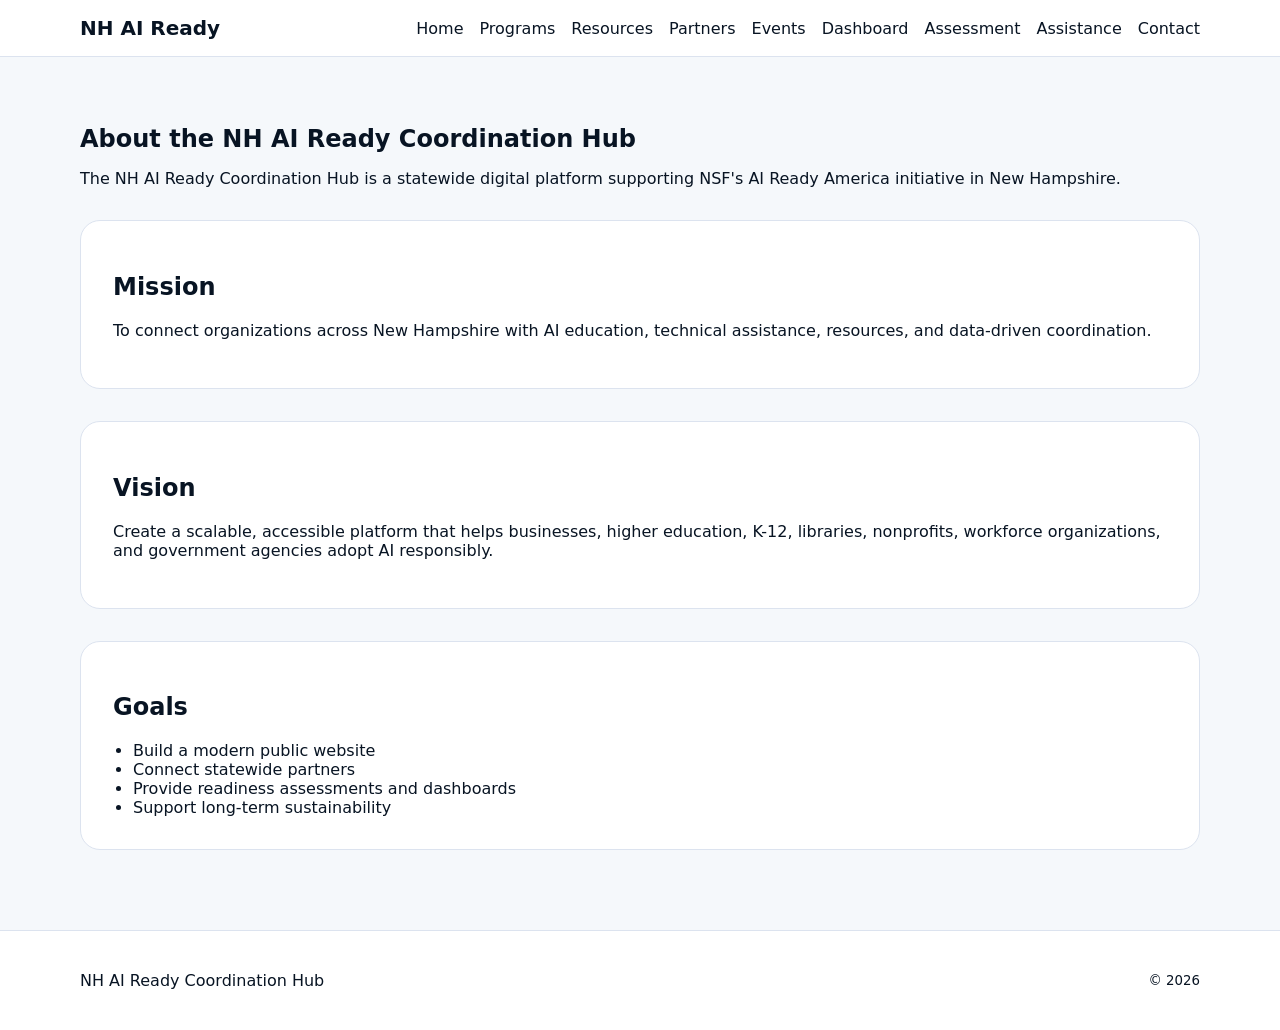
==== about.html @ 0f6755a7 "Add initial NH AI Ready website scaffold" ====
<!DOCTYPE html>
<html lang="en">
<head>
  <meta charset="UTF-8" />
  <meta name="viewport" content="width=device-width, initial-scale=1.0" />
  <title>About | NH AI Ready Coordination Hub</title>
  <link rel="stylesheet" href="css/style.css" />
  <link rel="stylesheet" href="css/animations.css" />
</head>
<body>
  <header class="site-header">
    <div class="container header-inner">
      <a class="brand" href="index.html">NH AI Ready</a>
      <button class="nav-toggle" aria-label="Open navigation" id="navToggle">Menu</button>
      <nav class="site-nav" id="siteNav">
        <a href="index.html">Home</a>
        <a href="programs.html">Programs</a>
        <a href="resources.html">Resources</a>
        <a href="partners.html">Partners</a>
        <a href="events.html">Events</a>
        <a href="dashboard.html">Dashboard</a>
        <a href="assessment.html">Assessment</a>
        <a href="assistance.html">Assistance</a>
        <a href="contact.html">Contact</a>
      </nav>
    </div>
  </header>

  <main class="container page-content">
    <section class="page-hero">
      <h1>About the NH AI Ready Coordination Hub</h1>
      <p>The NH AI Ready Coordination Hub is a statewide digital platform supporting NSF's AI Ready America initiative in New Hampshire.</p>
    </section>

    <section class="content-block">
      <h2>Mission</h2>
      <p>To connect organizations across New Hampshire with AI education, technical assistance, resources, and data-driven coordination.</p>
    </section>

    <section class="content-block">
      <h2>Vision</h2>
      <p>Create a scalable, accessible platform that helps businesses, higher education, K-12, libraries, nonprofits, workforce organizations, and government agencies adopt AI responsibly.</p>
    </section>

    <section class="content-block">
      <h2>Goals</h2>
      <ul>
        <li>Build a modern public website</li>
        <li>Connect statewide partners</li>
        <li>Provide readiness assessments and dashboards</li>
        <li>Support long-term sustainability</li>
      </ul>
    </section>
  </main>

  <footer class="site-footer">
    <div class="container footer-inner">
      <p>NH AI Ready Coordination Hub</p>
      <small>© 2026</small>
    </div>
  </footer>

  <script src="js/navigation.js"></script>
</body>
</html>
---- css/style.css ----
:root {
  color-scheme: light;
  font-family: 'Inter', system-ui, -apple-system, BlinkMacSystemFont, 'Segoe UI', sans-serif;
  background: #f5f8fb;
  color: #081423;
  --bg: #f5f8fb;
  --surface: #ffffff;
  --surface-alt: #eef4fb;
  --text: #081423;
  --muted: #5f738f;
  --primary: #123b70;
  --accent: #00c16e;
  --accent-2: #00d4ff;
  --border: #dce3ef;
}

* {
  box-sizing: border-box;
}

body {
  margin: 0;
  min-height: 100vh;
  background: var(--bg);
  color: var(--text);
}

a {
  color: inherit;
  text-decoration: none;
}

img {
  max-width: 100%;
  display: block;
}

.container {
  width: min(1120px, calc(100% - 2rem));
  margin: 0 auto;
}

.site-header {
  background: white;
  border-bottom: 1px solid var(--border);
  position: sticky;
  top: 0;
  z-index: 10;
}

.header-inner {
  display: flex;
  align-items: center;
  justify-content: space-between;
  gap: 1rem;
  padding: 1rem 0;
}

.brand {
  font-weight: 700;
  font-size: 1.25rem;
}

.site-nav {
  display: flex;
  flex-wrap: wrap;
  gap: 1rem;
  align-items: center;
}

.nav-toggle {
  display: none;
  border: 1px solid var(--border);
  background: white;
  color: var(--text);
  padding: 0.65rem 1rem;
  border-radius: 0.75rem;
  cursor: pointer;
}

.hero {
  display: grid;
  gap: 2rem;
  padding: 4rem 0 2rem;
}

.hero-copy {
  max-width: 700px;
}

.eyebrow {
  color: var(--accent);
  font-weight: 700;
  text-transform: uppercase;
  letter-spacing: 0.15em;
  font-size: 0.85rem;
}

.hero h1 {
  font-size: clamp(2.5rem, 4vw, 4rem);
  margin: 0.75rem 0 1rem;
  line-height: 1.05;
}

.hero p {
  font-size: 1.05rem;
  line-height: 1.8;
  max-width: 40rem;
}

.hero-actions {
  display: flex;
  flex-wrap: wrap;
  gap: 1rem;
  margin-top: 1.75rem;
}

.button {
  display: inline-flex;
  align-items: center;
  justify-content: center;
  padding: 1rem 1.5rem;
  border-radius: 999px;
  font-weight: 700;
  transition: transform 0.2s ease, box-shadow 0.2s ease;
}

.button:hover {
  transform: translateY(-2px);
}

.button-primary {
  background: var(--primary);
  color: white;
}

.button-secondary {
  border: 1px solid var(--primary);
  color: var(--primary);
  background: transparent;
}

.stats-card {
  max-width: 320px;
  padding: 2rem;
  background: linear-gradient(180deg, rgba(0,193,110,0.12), rgba(255,255,255,0.9));
  border-radius: 1.5rem;
  border: 1px solid rgba(0,193,110,0.15);
}

.stat-number {
  font-size: 3rem;
  margin: 0;
}

.stat-label {
  margin: 0.5rem 0 0;
  color: var(--muted);
}

.features {
  display: grid;
  gap: 1.5rem;
  padding: 3rem 0;
}

.feature-card {
  padding: 2rem;
  border-radius: 1.25rem;
  background: var(--surface);
  border: 1px solid var(--border);
}

.feature-card h2 {
  margin-top: 0;
}

.overview {
  padding: 3rem 0 5rem;
}

.overview-grid {
  display: grid;
  gap: 1.5rem;
  margin-top: 2rem;
}

.overview-card {
  padding: 1.75rem;
  border-radius: 1.25rem;
  background: var(--surface);
  border: 1px solid var(--border);
}

.page-content {
  padding: 3rem 0 5rem;
}

.page-hero h1 {
  margin-bottom: 1rem;
}

.content-block {
  margin-top: 2rem;
  padding: 2rem;
  border-radius: 1.25rem;
  background: var(--surface);
  border: 1px solid var(--border);
}

.content-block ul {
  margin: 1rem 0 0;
  padding-left: 1.25rem;
}

.dashboard-grid {
  display: grid;
  gap: 1.5rem;
  margin-top: 2rem;
}

.dashboard-card {
  padding: 2rem;
  border-radius: 1.25rem;
  background: var(--surface);
  border: 1px solid var(--border);
}

.dashboard-card h2 {
  margin: 0 0 0.75rem;
}

.site-footer {
  border-top: 1px solid var(--border);
  background: var(--surface);
}

.footer-inner {
  display: flex;
  justify-content: space-between;
  gap: 1rem;
  align-items: center;
  padding: 1.5rem 0;
}

@media (min-width: 768px) {
  .hero {
    grid-template-columns: 1.2fr 0.8fr;
    align-items: center;
  }

  .features {
    grid-template-columns: repeat(3, minmax(0, 1fr));
  }

  .overview-grid,
  .dashboard-grid {
    grid-template-columns: repeat(2, minmax(0, 1fr));
  }
}

@media (max-width: 768px) {
  .site-nav {
    display: none;
    flex-direction: column;
    width: 100%;
    background: white;
    padding: 1rem 0;
    border-top: 1px solid var(--border);
  }

  .site-nav.open {
    display: flex;
  }

  .nav-toggle {
    display: inline-flex;
  }
}
---- css/animations.css ----
.fade-up {
  opacity: 0;
  transform: translateY(20px);
  animation: fadeUp 0.8s ease forwards;
}

@keyframes fadeUp {
  to {
    opacity: 1;
    transform: translateY(0);
  }
}
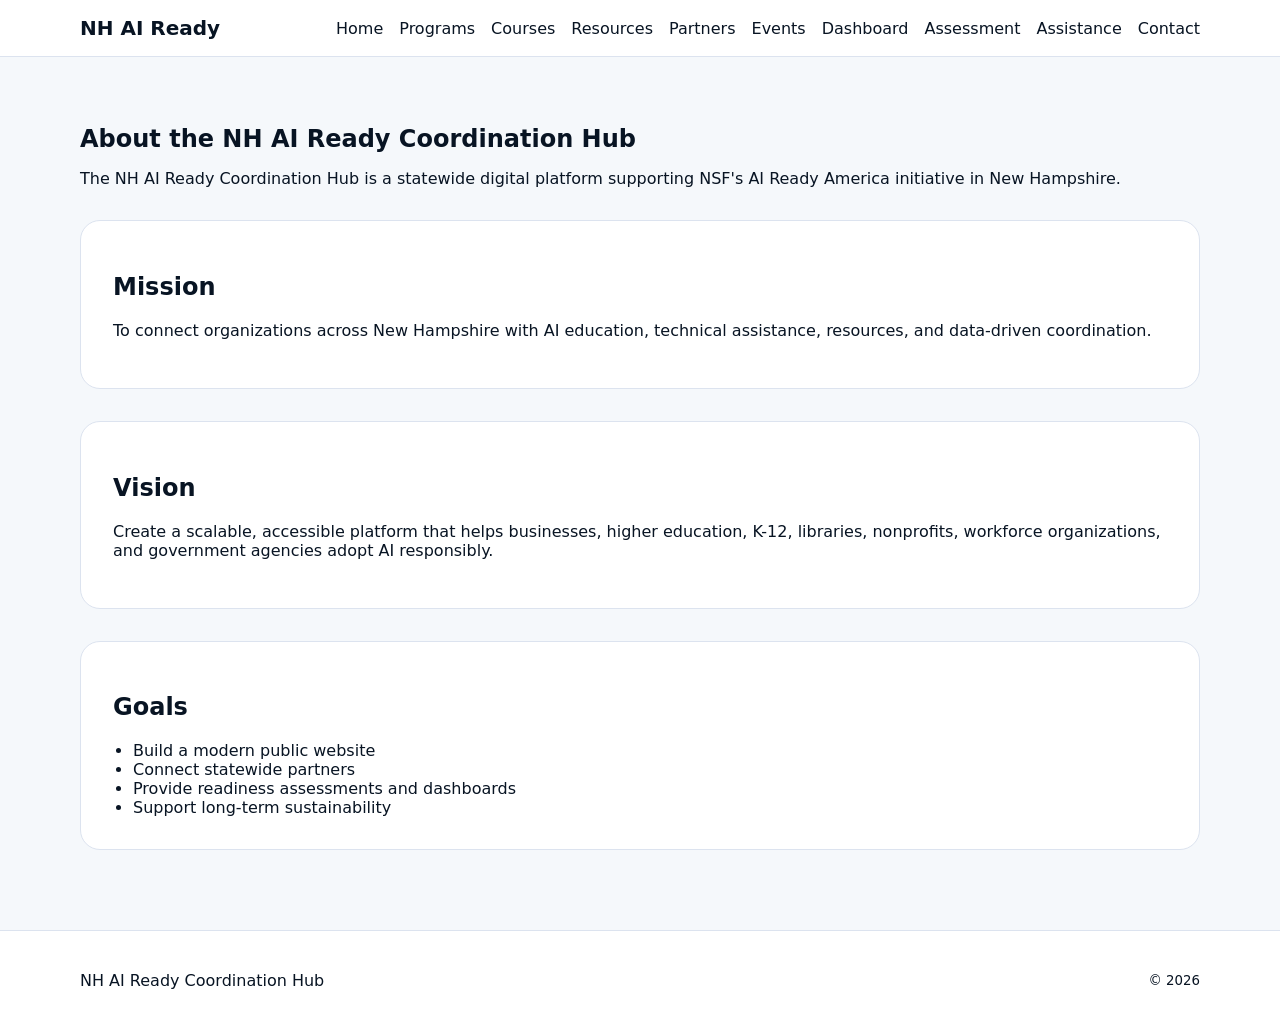
==== commit 18959a38: "Google Sheet updated and site should be using new tabs" ====
--- a/about.html
+++ b/about.html
@@ -15,6 +15,7 @@
       <nav class="site-nav" id="siteNav">
         <a href="index.html">Home</a>
         <a href="programs.html">Programs</a>
+        <a href="courses.html">Courses</a>
         <a href="resources.html">Resources</a>
         <a href="partners.html">Partners</a>
         <a href="events.html">Events</a>
--- a/css/style.css
+++ b/css/style.css
@@ -230,6 +230,54 @@
   margin: 0 0 0.75rem;
 }
 
+.course-list {
+  display: grid;
+  gap: 1.5rem;
+  margin-top: 1.5rem;
+}
+
+.course-card {
+  padding: 1.75rem;
+  border-radius: 1.25rem;
+  background: var(--surface);
+  border: 1px solid var(--border);
+  display: grid;
+  gap: 1rem;
+}
+
+.course-head {
+  display: flex;
+  align-items: flex-start;
+  justify-content: space-between;
+  gap: 1rem;
+}
+
+.course-meta-text {
+  margin: 0.25rem 0 0;
+  color: var(--muted);
+}
+
+.course-badge {
+  background: var(--accent);
+  color: white;
+  padding: 0.5rem 0.75rem;
+  border-radius: 999px;
+  font-size: 0.9rem;
+  white-space: nowrap;
+}
+
+.course-footer {
+  display: flex;
+  align-items: center;
+  justify-content: space-between;
+  gap: 1rem;
+  flex-wrap: wrap;
+}
+
+.muted {
+  color: var(--muted);
+}
+
 .site-footer {
   border-top: 1px solid var(--border);
   background: var(--surface);
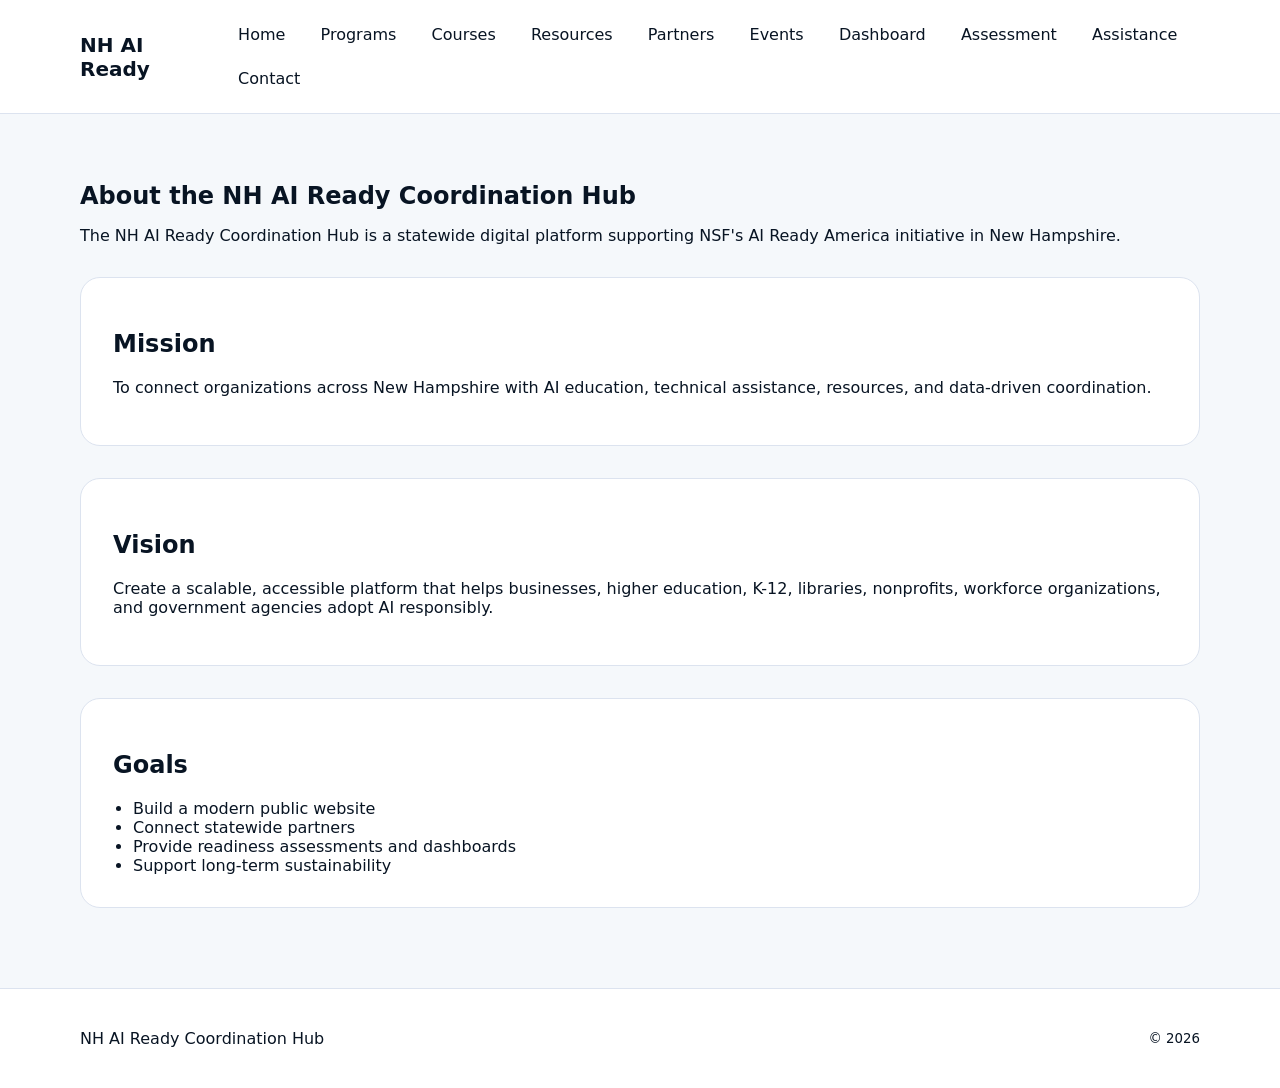
==== commit eaf54999: "nav is better" ====
--- a/about.html
+++ b/about.html
@@ -61,6 +61,6 @@
     </div>
   </footer>
 
-  <script src="js/navigation.js"></script>
+  <script src="js/navigation.js?v=1"></script>
 </body>
 </html>
--- a/css/style.css
+++ b/css/style.css
@@ -64,8 +64,25 @@
 .site-nav {
   display: flex;
   flex-wrap: wrap;
-  gap: 1rem;
-  align-items: center;
+  gap: 0.5rem;
+  align-items: center;
+}
+
+.site-nav a {
+  padding: 0.55rem 0.85rem;
+  border-radius: 999px;
+  transition: background-color 0.2s ease, color 0.2s ease, transform 0.2s ease;
+}
+
+.site-nav a:hover {
+  background: var(--surface-alt);
+  transform: translateY(-1px);
+}
+
+.site-nav a.active {
+  background: var(--primary);
+  color: white;
+  font-weight: 600;
 }
 
 .nav-toggle {
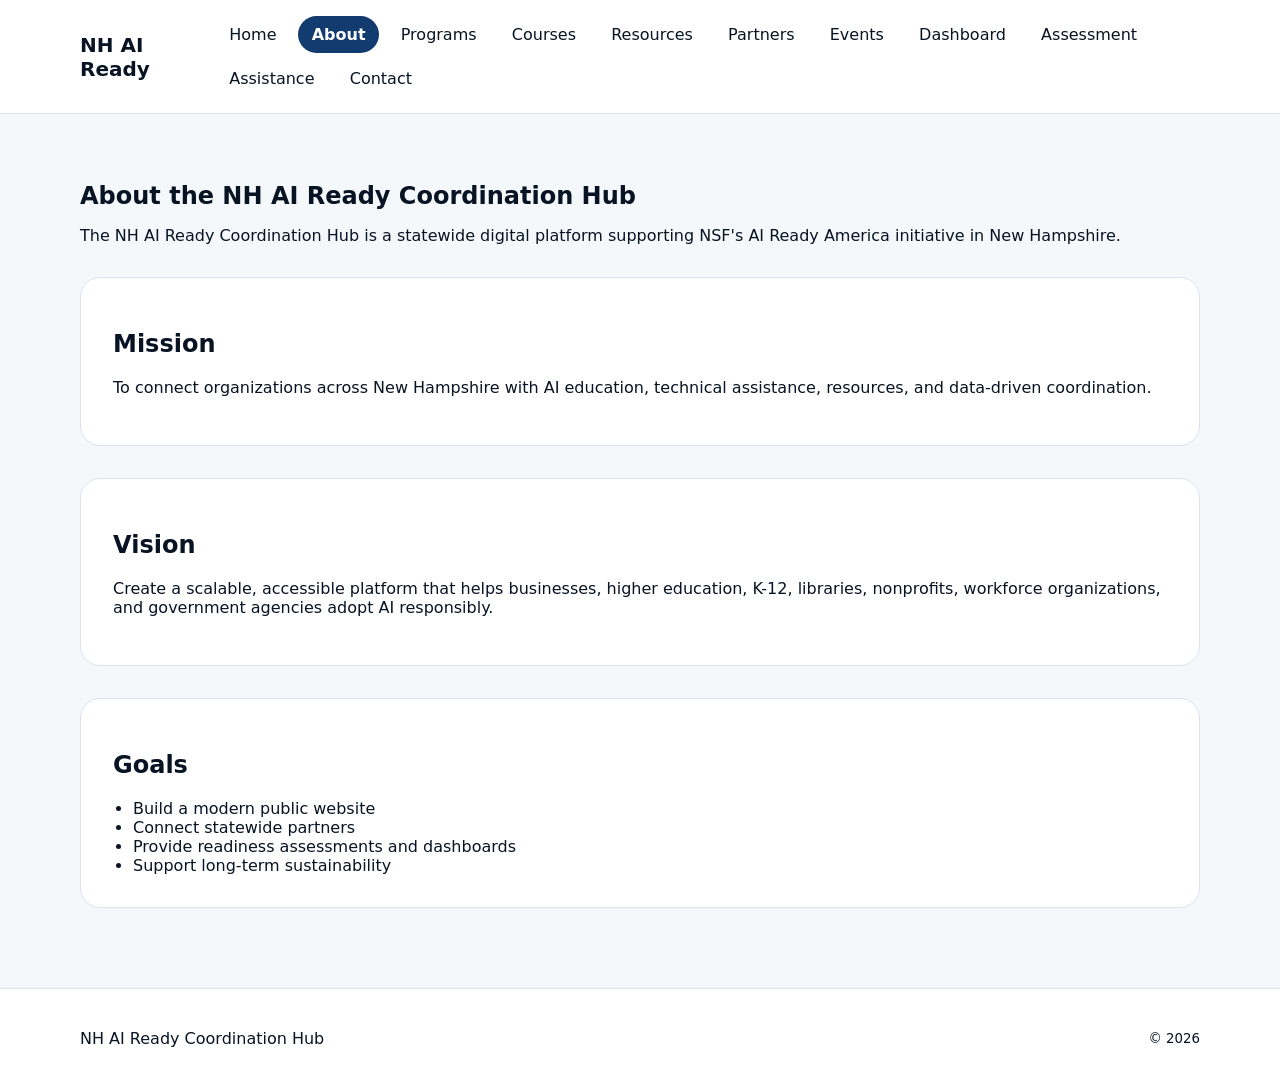
==== commit 9c5dcff8: "Navs fixed" ====
--- a/about.html
+++ b/about.html
@@ -14,6 +14,7 @@
       <button class="nav-toggle" aria-label="Open navigation" id="navToggle">Menu</button>
       <nav class="site-nav" id="siteNav">
         <a href="index.html">Home</a>
+        <a href="about.html">About</a>
         <a href="programs.html">Programs</a>
         <a href="courses.html">Courses</a>
         <a href="resources.html">Resources</a>
--- a/css/style.css
+++ b/css/style.css
@@ -332,12 +332,23 @@
     background: white;
     padding: 1rem 0;
     border-top: 1px solid var(--border);
+    position: absolute;
+    top: 100%;
+    left: 0;
+    right: 0;
+    z-index: 20;
+    box-shadow: 0 12px 24px rgba(8, 20, 35, 0.08);
   }
 
   .site-nav.open {
     display: flex;
   }
 
+  .site-nav a {
+    width: 100%;
+    text-align: left;
+  }
+
   .nav-toggle {
     display: inline-flex;
   }
